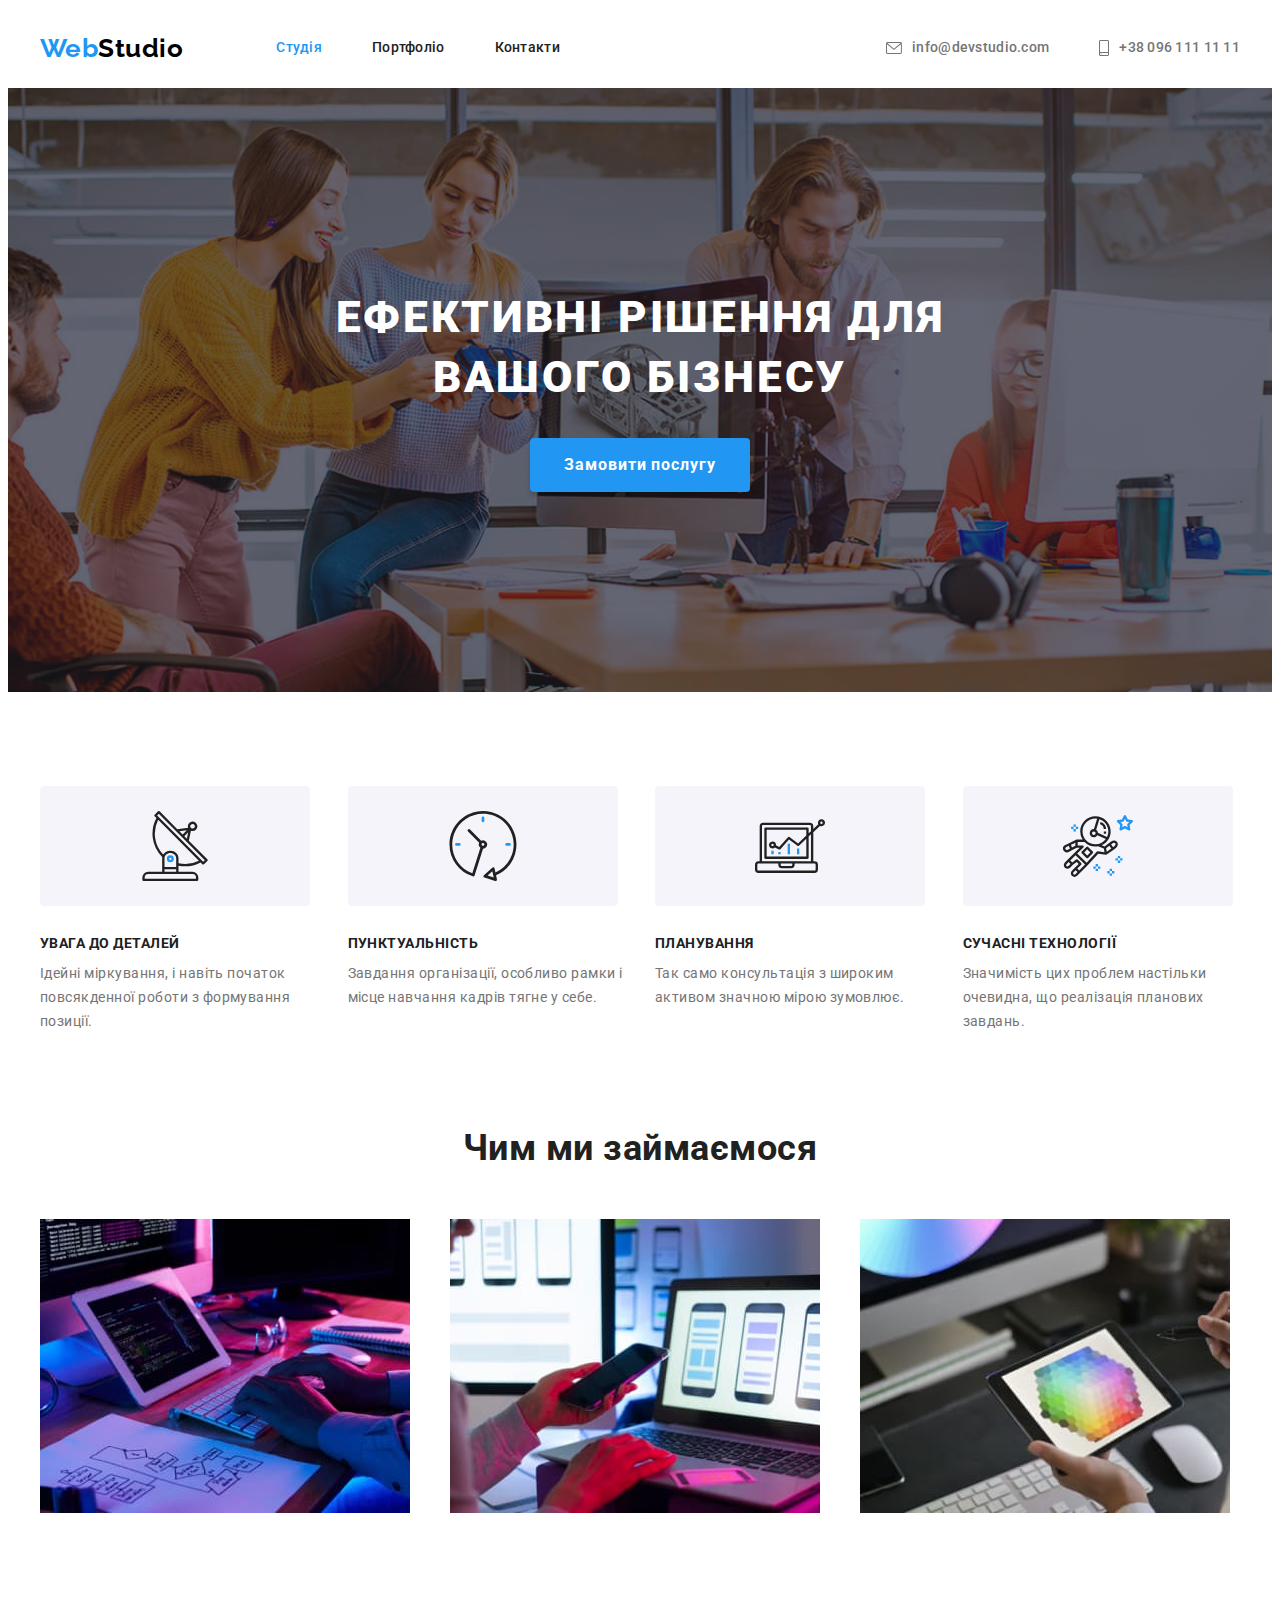
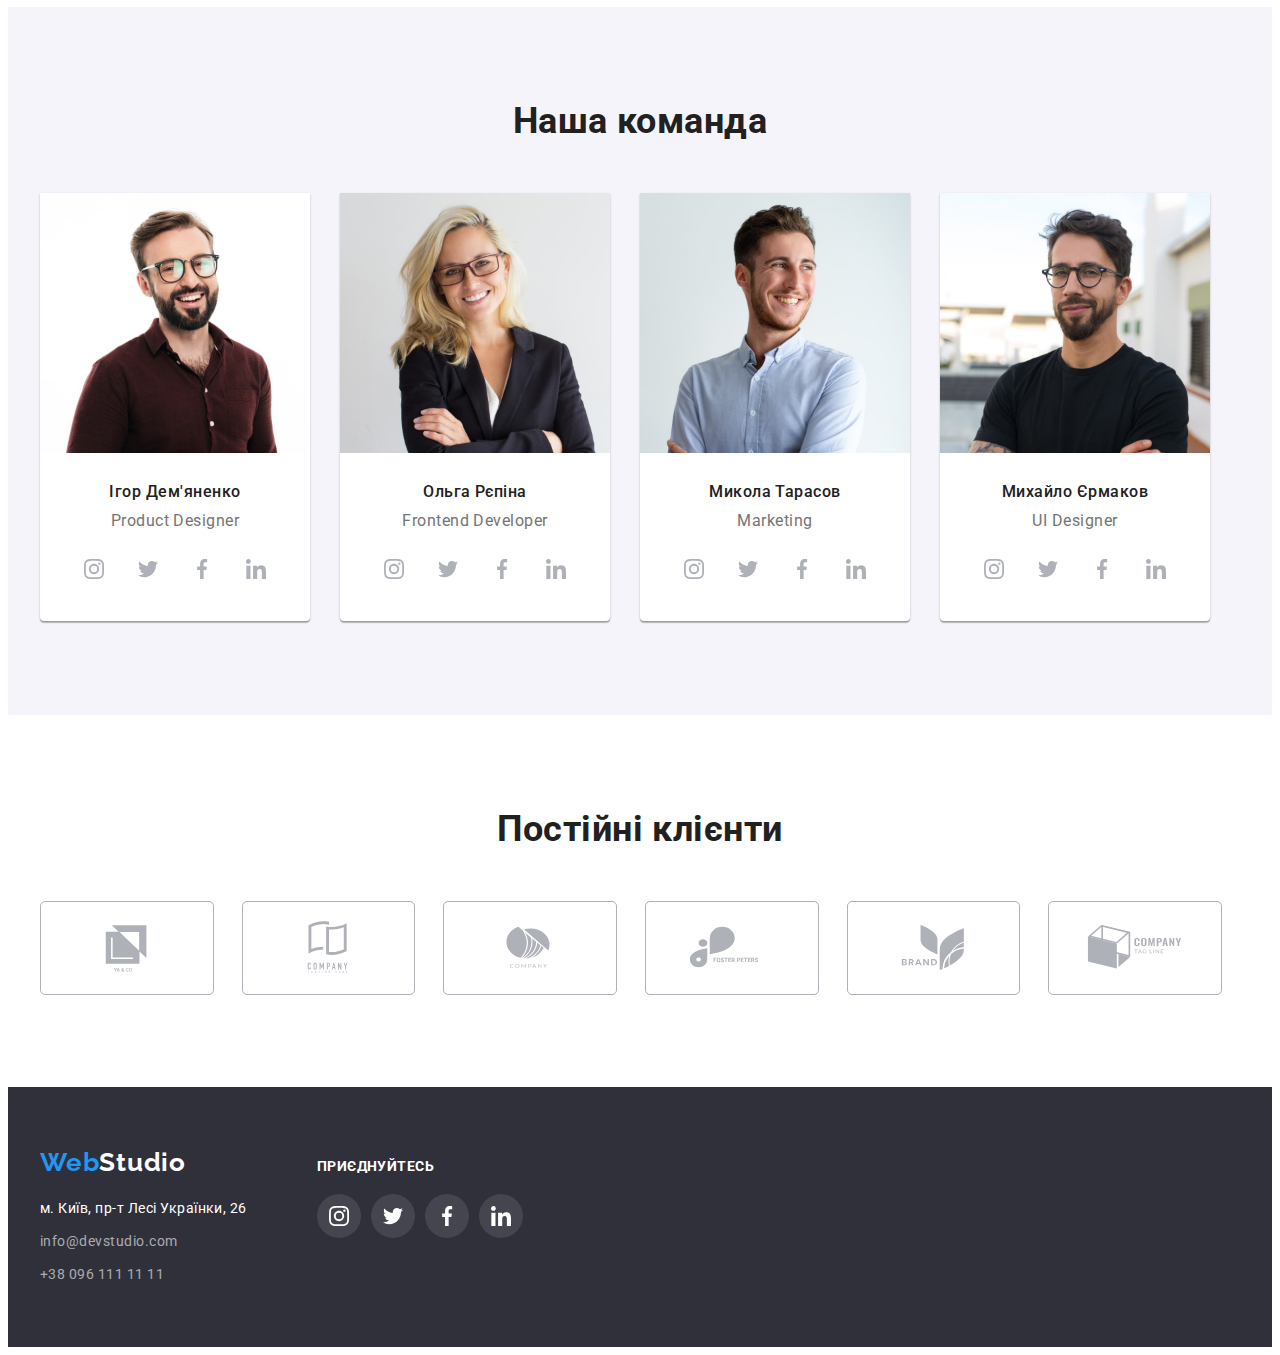
==== index.html @ d6ba7026 "HW-5" ====
<!DOCTYPE html>
<html lang="uk">
  <head>
    <meta charset="UTF-8" />
    <meta http-equiv="X-UA-Compatible" content="IE=edge" />
    <meta name="viewport" content="width=device-width, initial-scale=1.0" />
    <title>Студія</title>
    <link rel="preconnect" href="https://fonts.gstatic.com" crossorigin />
    <link
      href="https://fonts.googleapis.com/css2?family=Raleway:wght@400;700&family=Roboto:wght@400;500;700;900&display=swap"
      rel="stylesheet"
    />
    <link
      rel="stylesheet"
      href="https://cdnjs.cloudflare.com/ajax/libs/modern-normalize/1.1.0/modern-normalize.min.css"
      integrity="sha512-wpPYUAdjBVSE4KJnH1VR1HeZfpl1ub8YT/NKx4PuQ5NmX2tKuGu6U/JRp5y+Y8XG2tV+wKQpNHVUX03MfMFn9Q=="
      crossorigin="anonymous"
      referrerpolicy="no-referrer"
    />
    <link rel="stylesheet" href="./css/styles.css" />
  </head>

  <body>
    <header class="header section-widht">
      <div class="container main-nav">
        <nav class="site-nav">
          <a href="./index.html" class="logo-header"
            ><span class="logo-web">Web</span>Studio</a
          >
          <ul class="nav-list list">
            <li class="nav-item">
              <a href="./index.html" class="link current">Студія</a>
            </li>
            <li class="nav-item">
              <a href="./portfolio.html" class="link">Портфоліо</a>
            </li>
            <li class="nav-item"><a href="#" class="link">Контакти</a></li>
          </ul>
        </nav>

        <ul class="contact-nav list">
          <li class="con-nav-item icon-mail">
            <a href="mailto:info@devstudio.com" class="contact-link link">
              <svg class="contact-icon-mail" width="16" height="12">
                <use href="./images/icons.svg#icon-envelope"></use>
              </svg>
              info@devstudio.com</a
            >
          </li>
          <li class="con-nav-item icon-phone">
            <a href="tel:+380961111111" class="contact-link link">
              <svg class="contact-icon-phone" width="10" height="16">
                <use href="./images/icons.svg#icon-smartphone"></use>
              </svg>
              +38 096 111 11 11</a
            >
          </li>
        </ul>
      </div>
    </header>

    <main>
      <!-- Hero -->
      <section class="hero">
        <div class="container hero-container">
          <h1 class="hero-title">Ефективні рішення для вашого бізнесу</h1>
          <button type="button" class="hero-button">Замовити послугу</button>
        </div>
      </section>
      <!--  Description -->
      <section class="description">
        <div class="container">
          <h2 class="description-h2">Section Description</h2>
          <ul class="description-list list">
            <li class="description-item antenna">
              <div class="description-icon-size">
                <svg class="description-icon" width="70" height="70">
                  <use href="./images/icons.svg#icon-antenna"></use>
                </svg>
              </div>
              <h3 class="description-title">Увага до деталей</h3>
              <p class="description-text">
                Ідейні міркування, і навіть початок повсякденної роботи з
                формування позиції.
              </p>
            </li>
            <li class="description-item clock">
              <div class="description-icon-size">
                <svg class="description-icon" width="70" height="70">
                  <use href="./images/icons.svg#icon-clock"></use>
                </svg>
              </div>
              <h3 class="description-title">Пунктуальність</h3>
              <p class="description-text">
                Завдання організації, особливо рамки і місце навчання кадрів
                тягне у себе.
              </p>
            </li>
            <li class="description-item diagram">
              <div class="description-icon-size">
                <svg class="description-icon" width="70" height="70">
                  <use href="./images/icons.svg#icon-diagram"></use>
                </svg>
              </div>
              <h3 class="description-title">Планування</h3>
              <p class="description-text">
                Так само консультація з широким активом значною мірою зумовлює.
              </p>
            </li>
            <li class="description-item astronaut">
              <div class="description-icon-size">
                <svg class="description-icon" width="70" height="70">
                  <use href="./images/icons.svg#icon-astronaut"></use>
                </svg>
              </div>
              <h3 class="description-title">Сучасні технології</h3>
              <p class="description-text">
                Значимість цих проблем настільки очевидна, що реалізація
                планових завдань.
              </p>
            </li>
          </ul>
        </div>
      </section>
      <!-- Direction -->
      <section class="direction">
        <div class="container">
          <h2 class="direction-title">Чим ми займаємося</h2>
          <ul class="direction-list list">
            <li class="direction-item">
              <img
                src="./images/what_make_1.jpg"
                alt="Discribt code"
                width="370"
              />
            </li>
            <li class="direction-item">
              <img src="./images/what_make_2.jpg" alt="Test app" width="370" />
            </li>
            <li class="direction-item">
              <img
                src="./images/what_make_3.jpg"
                alt="choose color"
                width="370"
              />
            </li>
          </ul>
        </div>
      </section>
      <!-- Team -->
      <section class="team">
        <div class="container">
          <h2 class="team-title">Наша команда</h2>
          <ul class="team-list list">
            <li class="team-item">
              <img
                src="./images/photo_1.jpg"
                alt="Product Designer"
                width="270"
              />
              <div class="team-description">
                <h3 class="team-member-name">Ігор Дем'яненко</h3>
                <p lang="en" class="team-function">Product Designer</p>
                <ul class="team-soc-list list">
                  <li class="team-soc-item">
                    <a href="" class="team-soc-link link">
                      <svg class="team-soc-icon" width="20" height="20">
                        <use href="./images/icons.svg#icon-instagram"></use>
                      </svg>
                    </a>
                  </li>
                  <li class="team-soc-item">
                    <a href="" class="team-soc-link link">
                      <svg class="team-soc-icon" width="20" height="20">
                        <use href="./images/icons.svg#icon-twitter"></use>
                      </svg>
                    </a>
                  </li>
                  <li class="team-soc-item">
                    <a href="" class="team-soc-link link">
                      <svg class="team-soc-icon" width="20" height="20">
                        <use href="./images/icons.svg#icon-facebook"></use>
                      </svg>
                    </a>
                  </li>
                  <li class="team-soc-item">
                    <a href="" class="team-soc-link link">
                      <svg class="team-soc-icon" width="20" height="20">
                        <use href="./images/icons.svg#icon-linkedin"></use>
                      </svg>
                    </a>
                  </li>
                </ul>
              </div>
            </li>
            <li class="team-item">
              <img
                src="./images/photo_2.jpg"
                alt="Frontend Developer"
                width="270"
              />
              <div class="team-description">
                <h3 class="team-member-name">Ольга Рєпіна</h3>
                <p lang="en" class="team-function">Frontend Developer</p>
                <ul class="team-soc-list list">
                  <li class="team-soc-item">
                    <a href="" class="team-soc-link link">
                      <svg class="team-soc-icon" width="20" height="20">
                        <use href="./images/icons.svg#icon-instagram"></use>
                      </svg>
                    </a>
                  </li>
                  <li class="team-soc-item">
                    <a href="" class="team-soc-link link">
                      <svg class="team-soc-icon" width="20" height="20">
                        <use href="./images/icons.svg#icon-twitter"></use>
                      </svg>
                    </a>
                  </li>
                  <li class="team-soc-item">
                    <a href="" class="team-soc-link link">
                      <svg class="team-soc-icon" width="20" height="20">
                        <use href="./images/icons.svg#icon-facebook"></use>
                      </svg>
                    </a>
                  </li>
                  <li class="team-soc-item">
                    <a href="" class="team-soc-link link">
                      <svg class="team-soc-icon" width="20" height="20">
                        <use href="./images/icons.svg#icon-linkedin"></use>
                      </svg>
                    </a>
                  </li>
                </ul>
              </div>
            </li>
            <li class="team-item">
              <img src="./images/photo_3.jpg" alt="Marketing" width="270" />
              <div class="team-description">
                <h3 class="team-member-name">Микола Тарасов</h3>
                <p lang="en" class="team-function">Marketing</p>
                <ul class="team-soc-list list">
                  <li class="team-soc-item">
                    <a href="" class="team-soc-link link">
                      <svg class="team-soc-icon" width="20" height="20">
                        <use href="./images/icons.svg#icon-instagram"></use>
                      </svg>
                    </a>
                  </li>
                  <li class="team-soc-item">
                    <a href="" class="team-soc-link link">
                      <svg class="team-soc-icon" width="20" height="20">
                        <use href="./images/icons.svg#icon-twitter"></use>
                      </svg>
                    </a>
                  </li>
                  <li class="team-soc-item">
                    <a href="" class="team-soc-link link">
                      <svg class="team-soc-icon" width="20" height="20">
                        <use href="./images/icons.svg#icon-facebook"></use>
                      </svg>
                    </a>
                  </li>
                  <li class="team-soc-item">
                    <a href="" class="team-soc-link link">
                      <svg class="team-soc-icon" width="20" height="20">
                        <use href="./images/icons.svg#icon-linkedin"></use>
                      </svg>
                    </a>
                  </li>
                </ul>
              </div>
            </li>
            <li class="team-item">
              <img src="./images/photo_4.jpg" alt="UI Designer" width="270" />
              <div class="team-description">
                <h3 class="team-member-name">Михайло Єрмаков</h3>
                <p lang="en" class="team-function">UI Designer</p>
                <ul class="team-soc-list list">
                  <li class="team-soc-item">
                    <a href="" class="team-soc-link link">
                      <svg class="team-soc-icon" width="20" height="20">
                        <use href="./images/icons.svg#icon-instagram"></use>
                      </svg>
                    </a>
                  </li>
                  <li class="team-soc-item">
                    <a href="" class="team-soc-link link">
                      <svg class="team-soc-icon" width="20" height="20">
                        <use href="./images/icons.svg#icon-twitter"></use>
                      </svg>
                    </a>
                  </li>
                  <li class="team-soc-item">
                    <a href="" class="team-soc-link link">
                      <svg class="team-soc-icon" width="20" height="20">
                        <use href="./images/icons.svg#icon-facebook"></use>
                      </svg>
                    </a>
                  </li>
                  <li class="team-soc-item">
                    <a href="" class="team-soc-link link">
                      <svg class="team-soc-icon" width="20" height="20">
                        <use href="./images/icons.svg#icon-linkedin"></use>
                      </svg>
                    </a>
                  </li>
                </ul>
              </div>
            </li>
          </ul>
        </div>
      </section>
      <section class="customers">
        <div class="container">
          <h2 class="customers-title">Постійні клієнти</h2>
          <ul class="customers-list list">
            <li class="customers-item">
              <a href="" class="customers-link link">
                <svg class="customers-icon" width="106" height="60">
                  <use href="./images/icons.svg#icon-Logo"></use>
                </svg>
              </a>
            </li>
            <li class="customers-item">
              <a href="" class="customers-link link">
                <svg class="customers-icon" width="106" height="60">
                  <use href="./images/icons.svg#icon-Logo-1"></use>
                </svg>
              </a>
            </li>
            <li class="customers-item">
              <a href="" class="customers-link link">
                <svg class="customers-icon" width="106" height="60">
                  <use href="./images/icons.svg#icon-Logo-2"></use>
                </svg>
              </a>
            </li>
            <li class="customers-item">
              <a href="" class="customers-link link">
                <svg class="customers-icon" width="106" height="60">
                  <use href="./images/icons.svg#icon-Logo-3"></use>
                </svg>
              </a>
            </li>
            <li class="customers-item">
              <a href="" class="customers-link link">
                <svg class="customers-icon" width="106" height="60">
                  <use href="./images/icons.svg#icon-Logo-4"></use>
                </svg>
              </a>
            </li>
            <li class="customers-item">
              <a href="" class="customers-link link">
                <svg class="customers-icon" width="106" height="60">
                  <use href="./images/icons.svg#icon-Logo-5"></use>
                </svg>
              </a>
            </li>
          </ul>
        </div>
      </section>
    </main>
    <footer class="footer">
      <div class="container footer-container">
        <div>
          <a href="/" class="logo-footer">
            <span class="logo-web">Web</span>Studio
          </a>
          <address class="address">
            <ul class="address-list list">
              <li class="address-item">
                <a
                  href="https://goo.gl/maps/CPtrU1FHBa2aNyZL9"
                  target="_blank"
                  rel="noopener noreferrer nofollow"
                  class="item-address effect"
                  >м. Київ, пр-т Лесі Українки, 26</a
                >
              </li>
              <li class="address-item">
                <a href="mailto:info@devstudio.com" class="item-mail effect"
                  >info@devstudio.com</a
                >
              </li>
              <li class="address-item">
                <a href="tel:+380961111111" class="item-phone effect"
                  >+38 096 111 11 11</a
                >
              </li>
            </ul>
          </address>
        </div>

        <div class="invitation">
          <h2 class="invitation-title">приєднуйтесь</h2>
          <ul class="invitation-soc-list list">
            <li class="invitation-soc-item">
              <a href="" class="invitation-soc-link link">
                <svg class="invitation-soc-icon" width="20" height="20">
                  <use href="./images/icons.svg#icon-instagram"></use>
                </svg>
              </a>
            </li>
            <li class="invitation-soc-item">
              <a href="" class="invitation-soc-link link">
                <svg class="invitation-soc-icon" width="20" height="20">
                  <use href="./images/icons.svg#icon-twitter"></use>
                </svg>
              </a>
            </li>
            <li class="invitation-soc-item">
              <a href="" class="invitation-soc-link link">
                <svg class="invitation-soc-icon" width="20" height="20">
                  <use href="./images/icons.svg#icon-facebook"></use>
                </svg>
              </a>
            </li>
            <li class="invitation-soc-item">
              <a href="" class="invitation-soc-link link">
                <svg class="invitation-soc-icon" width="20" height="20">
                  <use href="./images/icons.svg#icon-linkedin"></use>
                </svg>
              </a>
            </li>
          </ul>
        </div>
      </div>
    </footer>
  </body>
</html>
---- css/styles.css ----
/* цвет <p> #757575 */
/* цвет <h2-h6> #212121 */
/* цвет logo #2196F3 и #000000 */
/* цвет <h1> #FFFFFF */
/* footer: адресс #FFFFFF, телефон и почта rgba(255, 255, 255, 0.6) */

:root {
  --title-text-color: #212121;
  --ptimary-text-color: #757575;
  --accent-color: #2196f3;
  --a-color-black: #000000;
  --a-color-white: #ffffff;
  --team-bg-color: #f5f4fa;
  --button-hov-foc-color: #188ce8;
  --button-color-white: #ffffff;
  --btn-bgc-portfolio: #f5f4fa;
  --footer-hero-background-color: #2f303a;
  --hero-bg-color: #c4c4c4;
  --footer-color-contact: rgba(255, 255, 255, 0.6);
  --border-color-portfolio: #eeeeee;
  --background-svg-color: #f5f4fa;
  --customers-color: #afb1b8;
  --invitation-bg-color: rgba(255, 255, 255, 0.1);
  --invitation-icon-color: #ffffff;
}

body {
  font-family: 'Roboto', sans-serif;
  letter-spacing: 0.03em;
  background-color: var(--a-color-white);
  color: var(--ptimary-text-color);
}

p,
h1,
h2,
h3,
h4,
h5,
h6 {
  margin: 0;
}
ul,
ol {
  margin: 0;
  padding-left: 0;
}
button {
  cursor: pointer;
}
address {
  font-style: normal;
}
img {
  display: block;
  max-width: 100%;
}

.list {
  list-style: none;
  text-decoration: dashed;
}

.portfolio-h1,
.description-h2 {
  position: absolute;
  width: 1px;
  height: 1px;
  margin: -1px;
  border: 0;
  padding: 0;

  white-space: nowrap;
  clip-path: inset(100%);
  clip: rect(0 0 0 0);
  overflow: hidden;
}

.container {
  width: 1200px;
  margin: 0 auto;
  padding-left: 15px;
  padding-right: 15px;
  /* outline: 1px solid tomato; */
}

.section-width {
  min-width: 1200px;
}

/* decor header */

.main-nav {
  display: flex;
  align-items: center;
}

.site-nav {
  display: flex;
  align-items: center;
}

.logo-header {
  font-family: 'Raleway', sans-serif;
  font-weight: 700;
  font-size: 26px;
  line-height: 1.19;

  text-decoration: none;
  color: var(--a-color-black);
}

.logo-web {
  color: var(--accent-color);
}

.nav-list {
  display: flex;
  margin-left: 93px;
}

.nav-list .nav-item + .nav-item {
  margin-left: 50px;
}

.nav-item .link {
  display: block;
  padding-top: 32px;
  padding-bottom: 32px;
  font-weight: 500;
  font-size: 14px;
  line-height: 1.14;
  letter-spacing: 0.02em;

  text-decoration: none;
  color: var(--title-text-color);

  /* padding: 10px; */
}

.contact-nav {
  display: flex;
  margin-left: auto;
}

.contact-nav .con-nav-item + .con-nav-item {
  margin-left: 50px;
}

.contact-link {
  display: flex;
  align-items: center;
  padding-top: 32px;
  padding-bottom: 32px;
  font-weight: 500;
  font-size: 14px;
  line-height: 1.14;
  letter-spacing: 0.02em;

  text-decoration: none;
  color: inherit;
}

.contact-icon-mail {
  fill: currentColor;
  margin-right: 10px;
}
.contact-icon-phone {
  fill: currentColor;
  margin-right: 10px;
}
.nav-list .link.current {
  color: var(--accent-color);
}

.nav-list .link:hover,
.nav-list .link:focus,
.address-item .effect:hover,
.address-item .effect:focus {
  color: var(--accent-color);
}

.contact-nav .link:hover,
.contact-nav .link:focus {
  color: var(--accent-color);
}

/* decor Hero */

.hero {
  margin: 0 auto;
  padding-top: 200px;
  padding-bottom: 200px;

  background-image: linear-gradient(
      to right,
      rgba(47, 48, 58, 0.4),
      rgba(47, 48, 58, 0.4)
    ),
    url('../images/Img1.jpg');
  max-width: 1600px;
  background-position: center;
  background-repeat: no-repeat;
  background-size: cover;
  background-color: var(--hero-bg-color);
  text-align: center;
}

.hero-container {
  max-width: 696px;
}
.hero-title {
  font-weight: 900;
  font-size: 44px;
  line-height: 1.36;

  letter-spacing: 0.06em;
  text-transform: uppercase;

  color: var(--a-color-white);
}

.hero-button {
  border-radius: 4px;
  border-color: transparent;
  padding: 10px 32px;
  margin-top: 30px;

  font-family: inherit;
  font-weight: 700;
  font-size: 16px;
  line-height: 1.88;

  text-align: center;
  letter-spacing: 0.06em;

  background-color: var(--accent-color);
  box-shadow: 0px 4px 4px rgba(0, 0, 0, 0.15);
  color: var(--button-color-white);
  cursor: pointer;
}

.hero-button:hover,
.hero-button:focus {
  font-family: inherit;
  font-weight: 700;
  font-size: 16px;
  line-height: 1.88;

  /* display: flex; */
  align-items: center;
  text-align: center;
  letter-spacing: 0.06em;

  background-color: var(--button-hov-foc-color);
  /* box-shadow: 0px 4px 4px rgba(0, 0, 0, 0.15);
  border-radius: 4px; */
  color: var(--button-color-white);
  cursor: pointer;
}

/* decor Description */

.description {
  padding-top: 94px;
}
.description-list {
  gap: 30px;
  display: flex;
  flex-wrap: nowrap;
}

.description-item {
  flex-basis: calc((100% - 3 * 30px) / 4);
}

.description-icon-size {
  margin-bottom: 30px;
  width: 270px;
  height: 120px;
  border-radius: 4px;
  background-size: 70px;
  background-repeat: no-repeat;
  background-position: center;
  background-color: var(--background-svg-color);
  display: flex;
  align-items: center;
  justify-content: center;
}

/* .description-icon-size:hover,
.description-icon-size:focus {
  border: 1px solid #000000;
  box-shadow: 0px 4px 4px rgba(0, 0, 0, 0.25);
  border-radius: 4px;
} */

/* .description-item::before {
  display: block;
  content: '';
  height: 120px;
  outline: 1px solid red;
  border-radius: 4px;
  background-size: 70px;
  background-repeat: no-repeat;
  background-position: center;
  background-color: var(--background-svg-color);
}



.antenna::before {
  background-image: url('../images/antenna.svg');
}

.clock::before {
  background-image: url('../images/clock.svg');
}

.diagram::before {
  background-image: url('../images/diagram.svg');
}

.astronaut::before {
  background-image: url('../images/astronaut.svg');
} */

.description-title {
  margin-bottom: 10px;
  font-weight: 700;
  font-size: 14px;
  line-height: 1.14;

  text-transform: uppercase;
  color: var(--title-text-color);
}

.description-text {
  font-size: 14px;
  line-height: 1.71;

  color: var(--ptimary-text-color);
}

/* decor Direction */

.direction {
  padding: 94px 0;
}
.direction-list {
  display: flex;
  gap: 30px;
}

.direction-item,
.portfolio-item {
  flex-basis: calc((100% - 2 * 30px) / 3);
}

.direction-title,
.team-title,
.customers-title {
  margin-bottom: 50px;
  font-weight: 700;
  font-size: 36px;
  line-height: 1.16;
  text-align: center;
  color: var(--title-text-color);
}

/* decor Team */

.team {
  background: var(--team-bg-color);
  padding: 94px 0;
}

.team-list {
  display: flex;
  gap: 30px;
}

.team-item {
  background: var(--a-color-white);

  box-shadow: 0px 1px 3px rgba(0, 0, 0, 0.12), 0px 1px 1px rgba(0, 0, 0, 0.14),
    0px 2px 1px rgba(0, 0, 0, 0.2);
  border-radius: 0px 0px 4px 4px;
}

.team-description {
  padding: 30px 0;
}

.team-member-name {
  font-weight: 500;
  font-size: 16px;
  line-height: 1.18;
  text-align: center;
  color: var(--title-text-color);
}

.team-function {
  margin-top: 10px;
  font-size: 16px;
  line-height: 1.18;
  text-align: center;
  color: var(--ptimary-text-color);
  margin-bottom: 16px;
}

.team-soc-list {
  display: flex;
  justify-content: center;
  gap: 10px;
}

.team-soc-item {
  width: 44px;
  height: 44px;
}
.team-soc-link {
  width: 100%;
  height: 100%;
  border-radius: 50%;
  display: flex;
  align-items: center;
  justify-content: center;
}

.team-soc-icon {
  fill: var(--customers-color);
}

.team-soc-link:hover,
.team-soc-link:focus {
  background-color: var(--accent-color);
}

.team-soc-link:hover .team-soc-icon,
.team-soc-link:focus .team-soc-icon {
  fill: var(--a-color-white);
}

.customers {
  padding: 94px 0;
}
.customers-list {
  display: flex;
  gap: 30px;
}
.customers-item {
  width: calc((100% - 170px) / 6);
  height: 92px;
}

.customers-link {
  width: 100%;
  height: 100%;
  border: 1px solid var(--customers-color);
  border-radius: 5px;
  display: flex;
  align-items: center;
  justify-content: center;
}

.customers-icon {
  fill: var(--customers-color);
}

.customers-link:hover,
.customers-link:focus {
  border: 1px solid var(--accent-color);
}

.customers-link:hover .customers-icon,
.customers-link:focus .customers-icon {
  fill: var(--accent-color);
}

/* decor Footer */

.footer .container {
  padding: 60px 0;
}

.footer {
  background: var(--footer-hero-background-color);
}

.footer-container {
  display: flex;
}

.address-item:nth-child(2) {
  margin: 9px 0;
}
.item-address {
  font-size: 14px;
  font-style: normal;
  line-height: 1.71;

  text-decoration: none;
  color: var(--a-color-white);
}
.item-mail,
.item-phone {
  font-size: 14px;
  font-style: normal;
  line-height: 1.71;

  text-decoration: none;
  color: var(--footer-color-contact);
}

.logo-footer {
  display: block;
  margin-bottom: 20px;
  font-family: 'Raleway', sans-serif;
  text-decoration: none;
  color: var(--a-color-white);
  font-weight: 700;
  font-size: 26px;
  line-height: 1.19;
  letter-spacing: 0.03em;
}

.invitation-title {
  margin-bottom: 20px;
  font-weight: 700;
  font-size: 14px;
  line-height: 1.14;
  letter-spacing: 0.03em;
  text-transform: uppercase;

  color: #ffffff;
}

.invitation {
  margin-left: 70px;
  margin-top: 12px;
}

.invitation-soc-list {
  display: flex;
  justify-content: center;
  gap: 10px;
}

.invitation-soc-item {
  width: 44px;
  height: 44px;
}
.invitation-soc-link {
  display: block;
  width: 100%;
  height: 100%;
  border-radius: 50%;
  background: var(--invitation-bg-color);
  display: flex;
  align-items: center;
  justify-content: center;
}

.invitation-soc-icon {
  fill: var(--invitation-icon-color);
}

.invitation-soc-link:hover,
.invitation-soc-link:focus {
  background-color: var(--accent-color);
}

/* .team-soc-link:hover .team-soc-icon,
.team-soc-link:focus .team-soc-icon {
  fill: var(--a-color-white);
} */

/* decor Portfolio */

.portfolio-header {
  border-bottom: 1px solid var(--border-color-portfolio);
}
.portfolio {
  padding: 94px 0;
}

.portfolio-list-btn {
  gap: 8px;
  display: flex;
  justify-content: center;

  margin-bottom: 50px;
}
/* .portfolio-item-btn {
  padding: 6px 22px;
  flex-basis: calc((100% - 4 * 8px) / 5);
} */
.portfolio-btn {
  padding: 6px 22px;
  flex-basis: calc((100% - 4 * 8px) / 5);

  font-family: inherit;
  font-weight: 500;
  font-size: 16px;
  line-height: 1.62;
  letter-spacing: 0.03em;

  text-align: center;
  background-color: var(--btn-bgc-portfolio);
  border-color: transparent;
  border-radius: 4px;
  cursor: pointer;
}

.portfolio-btn:hover,
.portfolio-btn:focus {
  color: var(--a-color-white);
  background: var(--accent-color);

  /* shadow-middle */
  box-shadow: 0px 3px 1px rgba(0, 0, 0, 0.1), 0px 1px 2px rgba(0, 0, 0, 0.08),
    0px 2px 2px rgba(0, 0, 0, 0.12);
  border-radius: 4px;
  cursor: pointer;
}

.portfolio-list {
  gap: 30px;
  display: flex;
  flex-wrap: wrap;
}

.portfolio-link {
  text-decoration: none;
  display: block;
}

.portfolio-link:hover,
.portfolio-link:focus {
  box-shadow: 0px 1px 1px rgba(0, 0, 0, 0.12), 0px 4px 4px rgba(0, 0, 0, 0.06),
    1px 4px 6px rgba(0, 0, 0, 0.16);
}
.portfolio-title {
  margin-bottom: 4px;
  font-weight: 700;
  font-size: 18px;
  line-height: 2;

  letter-spacing: 0.06em;

  color: var(--title-text-color);
}

.portfolio-text {
  font-size: 16px;
  line-height: 1.88;

  color: var(--ptimary-text-color);
}

.img-description {
  padding: 24px 20px;
  border-left: 1px solid var(--border-color-portfolio);
  border-bottom: 1px solid var(--border-color-portfolio);
  border-right: 1px solid var(--border-color-portfolio);
}
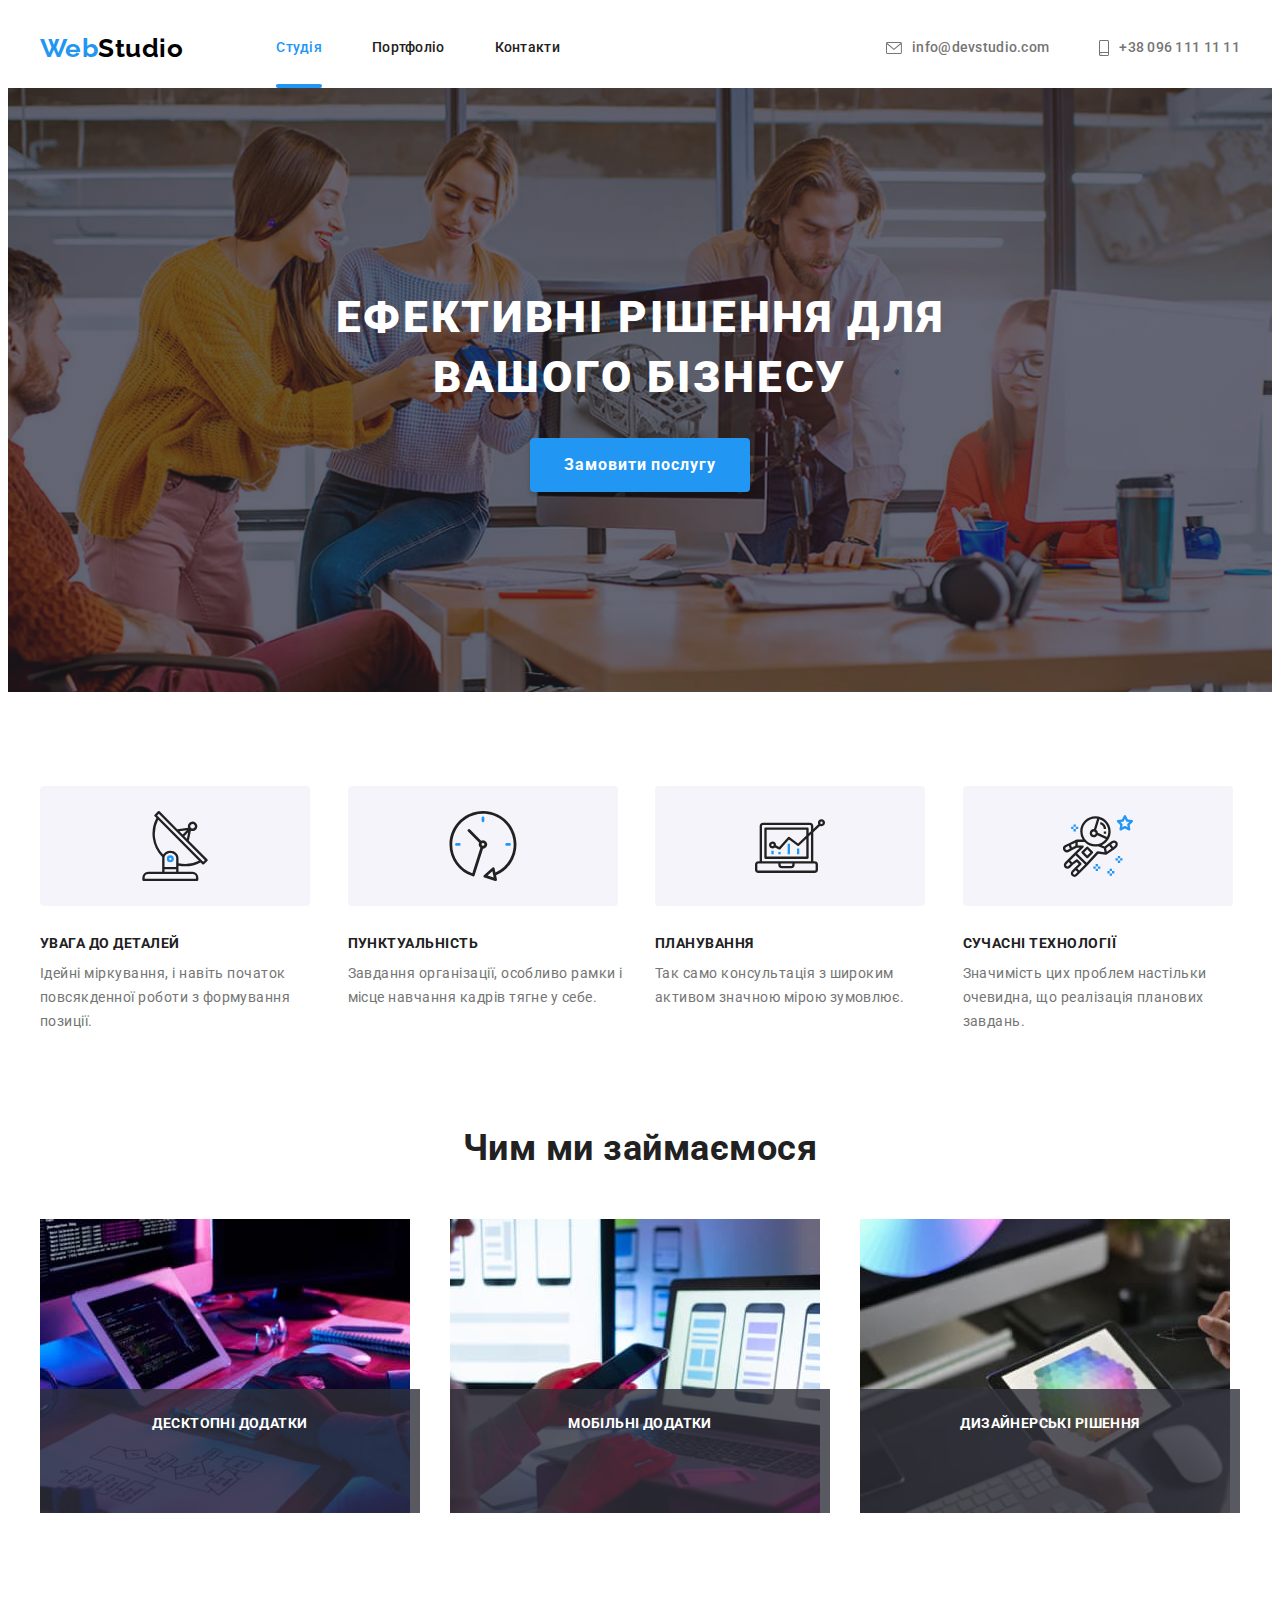
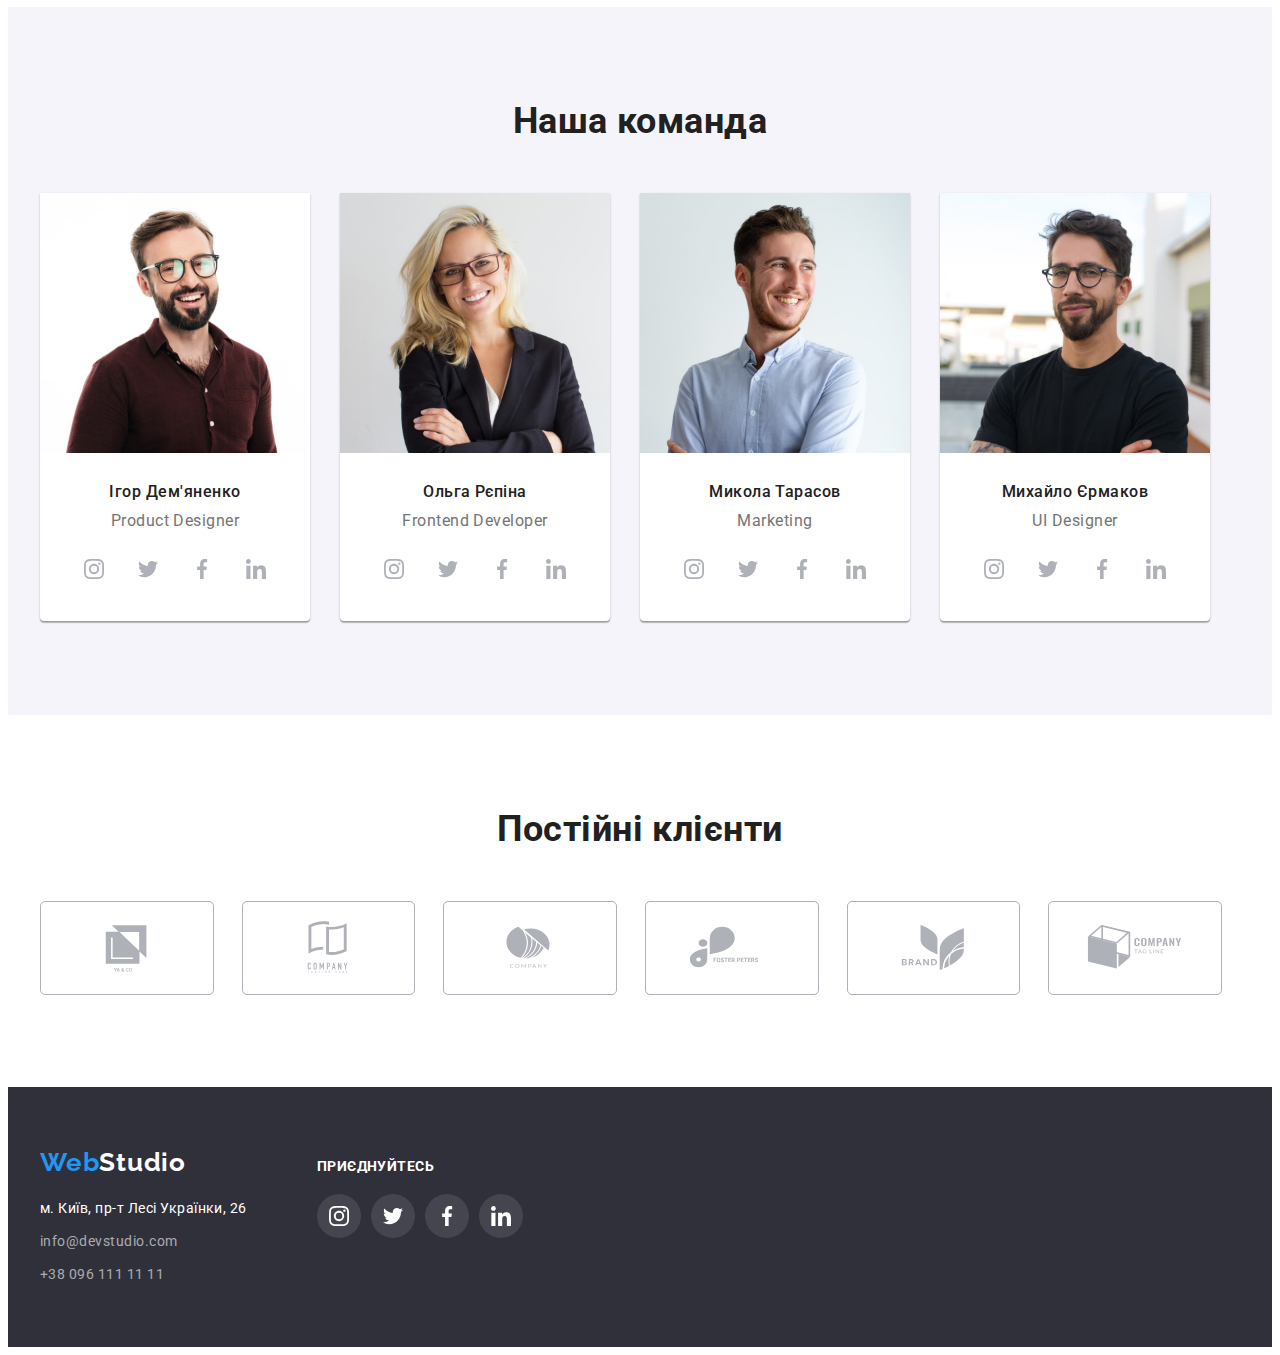
==== commit 7a91daf5: "HW-5" ====
--- a/index.html
+++ b/index.html
@@ -29,7 +29,7 @@
           >
           <ul class="nav-list list">
             <li class="nav-item">
-              <a href="./index.html" class="link current">Студія</a>
+              <a href="./index.html" class="link current-page current">Студія</a>
             </li>
             <li class="nav-item">
               <a href="./portfolio.html" class="link">Портфоліо</a>
@@ -64,7 +64,7 @@
       <section class="hero">
         <div class="container hero-container">
           <h1 class="hero-title">Ефективні рішення для вашого бізнесу</h1>
-          <button type="button" class="hero-button">Замовити послугу</button>
+          <button type="button" class="hero-button" data-modal-open>Замовити послугу</button>
         </div>
       </section>
       <!--  Description -->
@@ -128,22 +128,31 @@
           <h2 class="direction-title">Чим ми займаємося</h2>
           <ul class="direction-list list">
             <li class="direction-item">
-              <img
-                src="./images/what_make_1.jpg"
-                alt="Discribt code"
-                width="370"
-              />
-            </li>
+              <div class="direction-text-wrap">
+                <img
+                  src="./images/what_make_1.jpg"
+                  alt="Discribt code"
+                  width="370"
+                />
+                <p class="direction-text-item">десктопні додатки</p>
+              </div>
+            </li>            
             <li class="direction-item">
-              <img src="./images/what_make_2.jpg" alt="Test app" width="370" />
+              <div class="direction-text-wrap">
+                <img src="./images/what_make_2.jpg" alt="Test app" width="370" />
+                <p class="direction-text-item">мобільні додатки</p>
+              </div>
             </li>
             <li class="direction-item">
-              <img
-                src="./images/what_make_3.jpg"
-                alt="choose color"
-                width="370"
-              />
-            </li>
+              <div class="direction-text-wrap">
+                <img
+                  src="./images/what_make_3.jpg"
+                  alt="choose color"
+                  width="370"
+                />
+                <p class="direction-text-item">дизайнерські рішення</p>
+              </div>
+            </li>            
           </ul>
         </div>
       </section>
@@ -427,5 +436,15 @@
         </div>
       </div>
     </footer>
+    <div class="backdrop is-hidden" data-modal>
+      <div class="modal">
+        <button type="button" class="model-close" data-modal-close>
+          <svg class="model-close-icon" width="18" height="18">
+            <use href="./images/icons.svg#icon-close"></use>
+          </svg>
+        </button>
+      </div>
+    </div>
+    <script src="./js/modal.js"></script>
   </body>
 </html>
--- a/css/styles.css
+++ b/css/styles.css
@@ -115,6 +115,7 @@
 }
 
 .nav-list {
+  position: relative;
   display: flex;
   margin-left: 93px;
 }
@@ -171,6 +172,22 @@
 }
 .nav-list .link.current {
   color: var(--accent-color);
+}
+
+.current-page{
+  position: relative;
+  display: block;
+}
+.link.current::after{
+  position: absolute;
+  left: 0;
+  bottom: 0;
+  content: '';
+  width: 100%;
+  height: 4px;
+
+  background-color: var(--accent-color);
+  border-radius: 2px;
 }
 
 .nav-list .link:hover,
@@ -368,6 +385,28 @@
   color: var(--title-text-color);
 }
 
+.direction-text-wrap{
+  position: relative;
+  /* overflow: hidden; */
+}
+
+.direction-text-item {
+  position: absolute;
+  bottom: 0;
+  font-weight: 700;
+  font-size: 14px;
+  line-height: 1.14;
+  text-align: center;
+  letter-spacing: 0.03em;
+  text-transform: uppercase;
+  padding-top: 27px;
+  padding-bottom: 27px;
+  color: #FFFFFF;
+  background: rgba(47, 48, 58, 0.8);
+  height: 70px;
+  width: 100%;
+}
+
 /* decor Team */
 
 .team {
@@ -659,9 +698,81 @@
   color: var(--ptimary-text-color);
 }
 
+.portfolio-text-wrap{
+  position: relative;
+  overflow: hidden;
+}
+
+.portfolio-text-item {
+  position: absolute;
+  top: 0;
+  padding: 63px 24px;
+  font-size: 18px;
+  line-height: 1.56;
+  letter-spacing: 0.03em;
+
+  color: #FFFFFF;
+  background: rgba(33, 150, 243, 0.9);
+  height: 100%;
+  transform: translateY(100%);transition: transform 250ms linear;
+}
+
+.portfolio-item:hover .portfolio-text-item{
+  transform: translateY(0);
+}
+
 .img-description {
   padding: 24px 20px;
   border-left: 1px solid var(--border-color-portfolio);
   border-bottom: 1px solid var(--border-color-portfolio);
   border-right: 1px solid var(--border-color-portfolio);
 }
+
+/* decor Modal-Window */
+
+.backdrop {
+  width: 100%;
+  height: 100%;
+  background: rgba(0, 0, 0, 0.2);
+  position: fixed;
+  top: 0%;
+  transition: opacity 250ms linear, visibility 250ms linear;
+}
+
+.modal {
+  position: absolute;
+  top: 50%;
+  left: 50%;
+  transform: translate(-50%, -50%) scale(1);
+  transition: transform 250ms linear;
+  width: 528px;
+  min-height: 581px;
+
+  background: #FFFFFF;
+/* box-shadow: 0px 1px 3px rgba(0, 0, 0, 0.12), 0px 1px 1px rgba(0, 0, 0, 0.14), 0px 2px 1px rgba(0, 0, 0, 0.2); */
+  border-radius: 4px;
+}
+
+.backdrop.is-hidden .modal{
+  transform: translate(-50%, -50%) scale(0);
+}
+
+.model-close{
+  width: 30px;
+  height: 30px;
+  background-color: transparent;
+  border: 1px solid rgba(0, 0, 0, 0.1);
+  border-radius: 50%;
+  position: absolute;
+  right: 8px;
+  top: 8px;
+  display: flex;
+  align-items: center;
+  justify-content: center;
+}
+
+.backdrop.is-hidden{
+  opacity: 0;
+  visibility: hidden;
+  pointer-events: none; 
+}